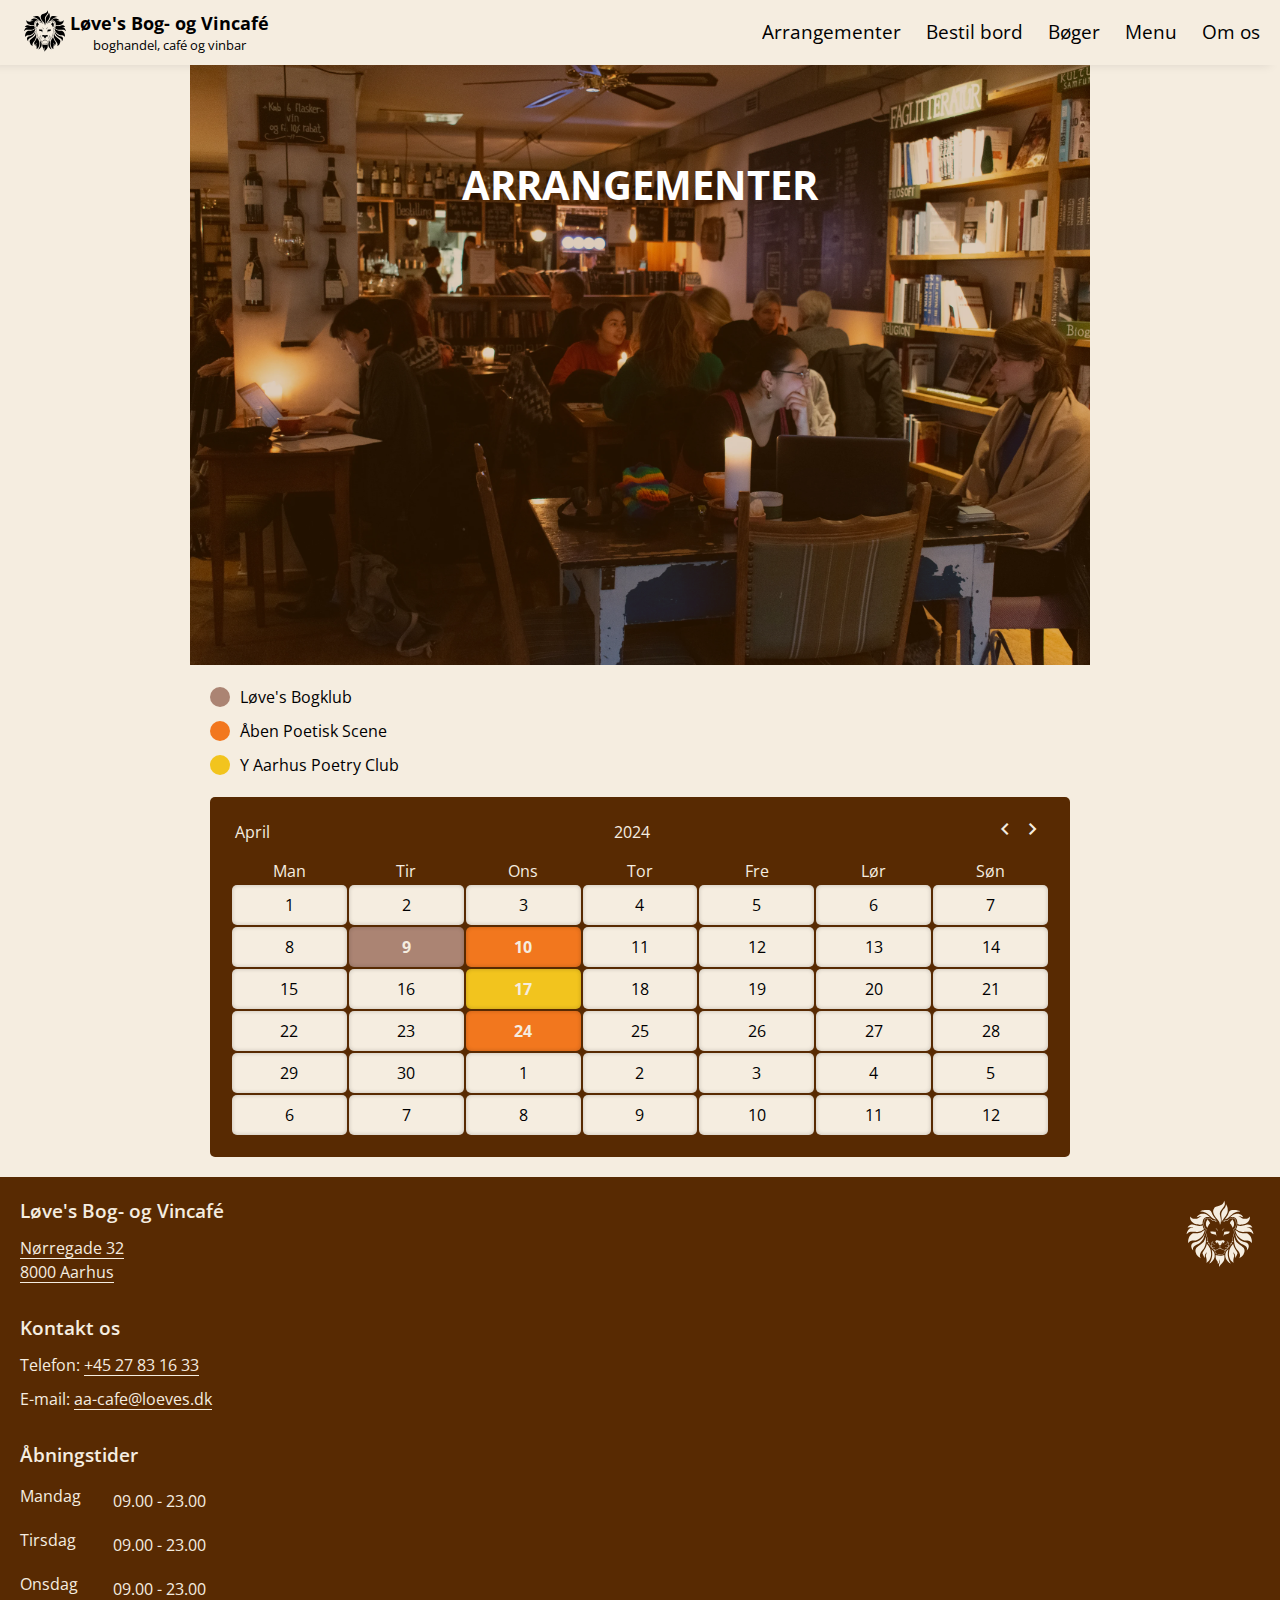
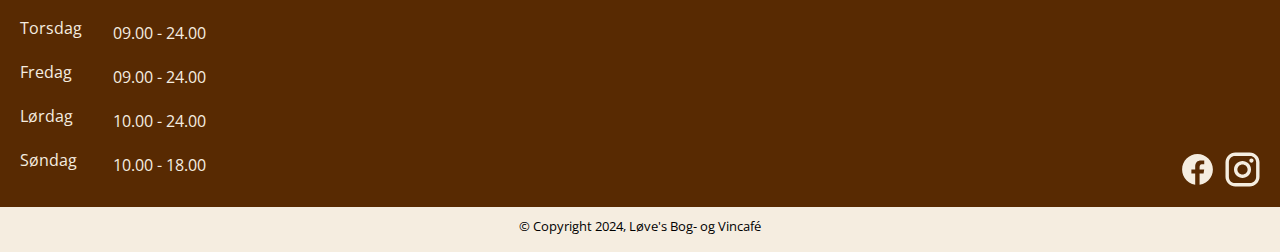
==== arrangementer.html @ aca40aa5 "Small updates to sub-pages" ====
<!DOCTYPE html>
<html lang="da-DK" dir="ltr">
  <head>
    <!-- Global Metadata -->
    <meta charset="UTF-8" />
    <meta name="viewport" content="width=device-width, initial-scale=1.0" />
    <link rel="sitemap" href="/sitemap.xml" />
    <link
      rel="icon"
      href="/assets/icons/favicon/favicon.ico"
      type="image/x-icon"
    />

    <!-- Primary Meta Tags -->
    <title>Løve's Bog- og Vincafé | Arrangementer</title>
    <meta name="title" content="Løve's Bog- og Vincafé | Arrangementer" />
    <meta
      name="description"
      content="Arrangementer for Løve's Bog- og Vincafé"
    />
    <meta
      name="copyright"
      content="Copyright loeves.dk Materialet må ikke gengives uden tilladelse."
    />
    <meta name="publisher" content="loeves.dk" />
    <meta name="keywords" content="" />

    <!-- Fonts -->
    <link rel="preconnect" href="https://fonts.googleapis.com" />
    <link rel="preconnect" href="https://fonts.gstatic.com" crossorigin />
    <link
      href="https://fonts.googleapis.com/css2?family=Oswald:wght@200..700&display=swap"
      rel="stylesheet"
    />
    <link
      href="https://fonts.googleapis.com/css2?family=Open+Sans:ital,wght@0,300..800;1,300..800&family=Oswald:wght@200..700&display=swap"
      rel="stylesheet"
    />

    <!-- Icons -->
    <link rel="stylesheet" href="https://fonts.googleapis.com/css2?family=Material+Symbols+Outlined:opsz,wght,FILL,GRAD@48,400,0,0" />
    <!-- robots -->
    <meta name="robots" content="follow, noarchive, nosnippet" />
    <!-- stylesheet -->
    <link rel="stylesheet" href="/assets/css/style.css" />
  </head>
  <body>
    <header>
      <nav class="navigation">
        <div>
          <a href="/"
            ><img
              src="/assets/icons/loeve-logo-black.svg"
              alt="Løve's Logo"
          /></a>
        </div>
        <div>
          <span>Løve's Bog- og Vincafé</span>
          <span>boghandel, café og vinbar</s>
        </div>
        <div>
          <img id="showSidebar"
          src="/assets/icons/menu_FILL0_wght400_GRAD0_opsz48.svg"
          alt="Menu ikon"/>
        </div>
        <div class="sidebar">
          <ul>
            <li><img id="hideSidebar" src="/assets/icons/close_FILL0_wght400_GRAD0_opsz48.svg" alt="Luk menu ikon"></li>
            <li><a href="arrangementer.html">Arrangementer</a></li>
            <li><a href="#">Bestil bord</a></li>
            <li><a href="boger.html">Bøger</a></li>
            <li><a href="menu.html">Menu</a></li>
            <li><a href="#">Om os</a></li>
          </ul>
        </div>
      </nav>
    </header>
    <main>
      <section class="primary-image">
        <div class="teaser">
          <picture> <img src="assets/images/arrangementer-teaser.webp" alt="Event fra Løve's Bog- og Vincafé"> </picture>
          <h1 class="title-to-teaser">Arrangementer</h2>
        </div>
      </section>
      <section class="activities">
      </section>
      <section id="calender" class="calender">
        <ul>
          <li><span class="dot"></span><a href="#activities-1">Løve's Bogklub</a></li>
          <li><span class="dot"></span><a href="#activities-2">Åben Poetisk Scene</a></li>
          <li><span class="dot"></span><a href="#activities-3">Y Aarhus Poetry Club</a></li>
        </ul>
        <div class="calender-wrapper">
          <div class="calender-navigation">
            <span>April</span>
            <span>2024</span>
            <div>
              <span class="material-symbols-outlined">chevron_left</span>
              <span class="material-symbols-outlined">chevron_right</span>
            </div>
          </div>
          <table class="calender-table">
            <thead>
              <tr>
                <th>Man</th>
                <th>Tir</th>
                <th>Ons</th>
                <th>Tor</th>
                <th>Fre</th>
                <th>Lør</th>
                <th>Søn</th>
              </tr>
            </thead>
            <tbody>
              <tr>
                <td>1</td>
                <td>2</td>
                <td>3</td>
                <td>4</td>
                <td>5</td>
                <td>6</td>
                <td>7</td>
              </tr>
              <tr>
                <td>8</td>
                <td class="activities-1">9</td>
                <td class="activities-2">10</td>
                <td>11</td>
                <td>12</td>
                <td>13</td>
                <td>14</td>
              </tr>
              <tr>
                <td>15</td>
                <td>16</td>
                <td class="activities-3">17</td>
                <td>18</td>
                <td>19</td>
                <td>20</td>
                <td>21</td>
              </tr>
              <tr>
                <td>22</td>
                <td>23</td>
                <td class="activities-2">24</td>
                <td>25</td>
                <td>26</td>
                <td>27</td>
                <td>28</td>
              </tr>
              <tr>
                <td>29</td>
                <td>30</td>
                <td class="next-month">1</td>
                <td class="next-month">2</td>
                <td class="next-month">3</td>
                <td class="next-month">4</td>
                <td class="next-month">5</td>
              </tr>
              <tr>
                <td class="next-month">6</td>
                <td class="next-month">7</td>
                <td class="next-month">8</td>
                <td class="next-month">9</td>
                <td class="next-month">10</td>
                <td class="next-month">11</td>
                <td class="next-month">12</td>
              </tr>
            </tbody>
          </table>
        </div>
      </section>
    </main>
    <footer>
      <div class="footer-wrapper">
        <div>
          <section class="location">
            <h3>Løve's Bog- og Vincafé</h3>
            <a href="https://maps.google.com/maps?sca_esv=c4c2e7b7e13ba40b&rlz=1C1KNTJ_daDK990DK990&output=search&q=L%C3%B8ve%E2%80%99s+Bog-+og+Vincaf%C3%A9&source=lnms&entry=mc&ved=1t:200715&ictx=111">
              <span>Nørregade 32</span>
              <span>8000 Aarhus</span>
            </a>
          </section>
          <section class="contact">
            <h3>Kontakt os</h3>
            <span>Telefon: <a href="tel:27831633">+45 27 83 16 33</a></span>
            <span>E-mail: <a href="mailto:aa-cafe@loeves.dk">aa-cafe@loeves.dk</a></span>
          </section>
          <section class="opening-hours">
            <h3>Åbningstider</h3>
            <ul>
              <li>Mandag</li>
              <li>09.00 - 23.00</li>
              <li>Tirsdag</li>
              <li>09.00 - 23.00</li>
              <li>Onsdag</li>
              <li>09.00 - 23.00</li>
              <li>Torsdag</li>
              <li>09.00 - 24.00</li>
              <li>Fredag</li>
              <li>09.00 - 24.00</li>
              <li>Lørdag</li>
              <li>10.00 - 24.00</li>
              <li>Søndag</li>
              <li>10.00 - 18.00</li>
            </ul>
          </section>
        </div>
        <section class="footer-social">
          <a href="/"><img src="assets/icons/loeve-logo-off-white.svg" alt="løve's logo" class="footer-logo"></a>
          <ul>
            <li><a href="https://www.facebook.com/loevesbogcafe/" class="facebook"><img src="assets/icons/socials/facebook-logo.svg" alt=""></a></li>
            <li><a href="https://www.instagram.com/loevesbogcafe/" class="instagram"><img src="assets/icons/socials/instagram-logo.svg" alt=""></a></li>
          </ul>
        </section>
      </div>
      <div class="copyright">
        <small>&copy; Copyright 2024, Løve's Bog- og Vincafé</small>
      </div>
    </footer>
    <script src="script.js"></script>
  </body>
</html>
---- assets/css/style.css ----
/* makes sizing simpler */
*,
*::before,
*::after {
  box-sizing: border-box;
}

/* remove default spacing */

* {
  margin: 0;
  padding: 0;
  font: inherit;
}

html {
  /* Not widely supported */
  hanging-punctuation: first last;
}

/* Remove list styles (bullets/numbers) */
ol,
ul,
menu {
  list-style: none;
}

/* responsive images/videos */

img,
picture,
svg,
video {
  display: block;
  max-width: 100%;
}

/* For images to not be able to exceed their container */
img {
  max-inline-size: 100%;
  max-block-size: 100%;
}

/* Smooth scrolling for users that don't prefer reduced motion */
@media (prefers-reduced-motion: no-preference) {
  :has(:target) {
    scroll-behavior: smooth;
    scroll-padding-top: 3rem;
  }
}

/* Improve media defaults */
img,
picture,
video,
canvas,
svg {
  display: block;
  max-width: 100%;
}

/* Remove built-in form typography styles */
input,
button,
textarea,
select {
  font: inherit;
}

/* Avoid text overflows and setting the color */
/* text-wrap: balanced; Will ballance text so it will be equal wide */

h1,
h2,
h3,
h4,
h5,
h6 {
  overflow-wrap: break-word;
  text-wrap: balanced;
}

/* Removes a only word on a new line */

p {
  overflow-wrap: break-word;
  text-wrap: pretty;
}

/* ===================================MARK: General styles ======================================= */

:root {
  --accent-1-color: #50a361;
  --accent-2-color: #ffffff;
  --primary-1-color: #f5ede0;
  --secondary-1-color: #903500;
  --secondary-2-color: #c16804;
  --secondary-3-color: #582a02;
  --primary-text-color: #000000;
  --secondary-text-color: #f5ede0;
  --item-shadow: 0 2px 4px rgba(0, 0, 0, 0.2);
}

body {
  font-family: "Open sans", sans-serif;
  background-color: var(--primary-1-color);
  color: var(--primary-text-color);
  font-size: 16px;
  line-height: 1.5;
}

main {
  max-width: 900px;
  margin: auto;
}

h2 {
  font-size: 1.5rem;
  font-weight: 700;
}
h3 {
  font-size: 1.2rem;
  font-weight: 600;
}
/* ===================================MARK: Style templates ======================================= */

/* Should always be on button or anker to make it a button */
.btn {
  display: inline-block;
  padding: 4px 20px;
  border: 2px solid var(--accent-2-color);
  border-radius: 5px;
  background-color: var(--accent-1-color);
  color: var(--accent-2-color);
  text-decoration: none;
  font-size: 1.2rem;
  font-weight: 400;
  box-shadow: var(--item-shadow);
  transition: all 0.2s ease-in-out;
  cursor: pointer;
  margin: 20px 0;
}

.btn:hover,
.btn:focus {
  background-color: var(--accent-2-color);
  color: var(--accent-1-color);
  border-color: var(--accent-1-color);
  /* Will remove the default focus outline and add when needed */
  outline: none;
}

.btn:active {
  /* this will give a inner shadow for a pressed effect */
  box-shadow: inset var(--item-shadow);
}

/* add to button or anker to make it larger */
.btn-lg {
  padding: 8px 32px;
  font-size: 1.3rem;
  font-weight: 600;
}

/* ======================================MARK: Header styles ==================================== */
header {
  position: relative;
  z-index: 99;
  width: 100%;
  min-height: 65px;
  display: grid;
  transition: top 0.2s;
  box-shadow: -10px 0 10px rgba(0, 0, 0, 0.1);
}

.navigation {
  background-color: var(--primary-1-color);
  padding: 0 20px;
  display: flex;
  justify-content: space-between;
  align-items: center;
}

.navigation span {
  display: block;
  text-align: center;
}

.navigation span:first-child {
  font-size: 1.1rem;
  font-weight: bold;
}

.navigation span:last-child {
  font-size: 0.8rem;
}

.navigation img {
  height: 50px;
  width: 50px;
  cursor: pointer;
}

/* ===================================MARK: Sidebar ======================================= */

#showSidebar {
  margin: 0 10px;
  height: 30px;
  width: 30px;
  cursor: pointer;
}

.sidebar {
  position: fixed;
  top: 0;
  right: 0;
  height: 100vh;
  width: 300px;
  overflow-x: hidden;
  background-color: var(--primary-1-color);
  box-shadow: -10px 0 10px rgba(0, 0, 0, 0.1);
  transition: transform 0.2s ease-in-out;
  /* Comment: Will make the sidebar start off screen */
  transform: translateX(100%);
  z-index: 999;
}

.sidebar ul {
  position: relative;
  display: flex;
  flex-direction: column;
  gap: 25px;
  padding: 50px;
}

.sidebar ul::before,
.sidebar ul::after {
  content: "";
  width: 100%;
  border-bottom: 1px solid #000000;
}

.sidebar ul::before {
  margin-bottom: 10px;
}

.sidebar ul::after {
  margin-top: 10px;
}

.sidebar li {
  font-size: 1.2rem;
}

.sidebar li:first-child {
  position: absolute;
  top: 0;
  right: 0;
  padding: 12px;
}

.sidebar img {
  height: 2rem;
  width: 2rem;
}

.sidebar a {
  text-decoration: none;
  color: var(--primary-text-color);
}

/* ===================================MARK: Main tag, index.html ======================================= */

#video-section {
  position: relative;
  display: flex;
  justify-content: center;
  padding: 0;
  background-color: #000000;
  height: 300px;
}
#video-section video {
  width: 100%;
  object-fit: cover;
}

#video-section button {
  position: absolute;
  bottom: 10%;
  /* Makes button appear above the video */
  z-index: 1;
}

#site-intro {
  padding: 20px;
  display: flex;
}

#site-intro h1 {
  font-size: 1.2rem;
  font-weight: 600;
}

#site-intro img {
  height: 100px;
  width: 100px;
  float: right;
}

.opening-hours {
  padding: 20px;
  display: flex;
  flex-direction: column;
  align-items: center;
  gap: 10px;
}

.opening-hours ul {
  display: grid;
  grid-template-columns: repeat(2, 1fr);
}

.opening-hours li {
  padding: 10px 2.5rem 10px 0;
  border-bottom: 1px solid rgba(0, 0, 0, 0.2);
}
.opening-hours li:nth-of-type(even) {
  padding: 10px 0;
}

.teaser {
  position: relative;
  display: flex;
  justify-content: center;
}

.teaser::after {
  content: "";
  position: absolute;
  top: 0;
  left: 0;
  width: 100%;
  height: 100%;
  /* Her kan vi justere den brune farve og gennemsigtigheden */
  background-color: rgba(128, 64, 0, 0.267);
  /* Sørger for, at overlayet ligger over billedet */
  z-index: 2;
}

.teaser img {
  z-index: 1;
  position: relative;
}

.sticker-on-books {
  position: absolute;
  top: 60%;
  right: 10%;
  /*sørger for at sticker ligger øverst på øverst på det brune filter */
  z-index: 3;
}

.title-to-teaser {
  position: absolute;
  top: 15%;
  color: var(--accent-2-color);
  font-size: 2.5rem;
  font-weight: 700;
  text-transform: uppercase;
  /* Sørger for, at titlen ligger øverst */
  z-index: 3;
}

.teaser-content {
  padding: var(--default-padding);
}

/* ===================================MARK: Main tag, boger ======================================= */

.announcement {
  padding: 60px 0;
  display: flex;
  flex-direction: column;
  align-items: center;
  gap: 10px;
}
.announcement span:first-child {
  font-size: 1.2rem;
  font-weight: 700;
}

.book-catalog {
  padding: 20px;
  display: flex;
  flex-direction: column;
  align-items: center;
  gap: 30px;
}

.book-list {
  width: 100%;
  display: grid;
  grid-template-columns: repeat(2, 1fr);
  gap: 30px 20px;
}
.book-wrapper {
  display: flex;
  justify-content: center;
}
.book-item {
  max-width: 300px;
  display: flex;
  flex-direction: column;
  justify-content: flex-end;
}
.book-image {
  padding: 0 20px;
}
.book-image img {
  box-shadow: var(--item-shadow);
}
.book-info-wrapper {
  position: relative;
  background-color: var(--accent-2-color);
  box-shadow: var(--item-shadow);
  padding: 30px 20px 20px 20px;
  margin-top: -20px;
  border-radius: 5px;
  display: flex;
  flex-direction: column;
  align-items: center;
  gap: 10px;
  z-index: -1;
}
.book-info-wrapper .btn {
  font-size: 1rem;
}
.book-info {
  display: flex;
  flex-direction: column;
  align-items: center;
}
.book-info span:first-child {
  font-size: 1.2rem;
  font-weight: 700;
  text-transform: uppercase;
}
.book-info span:last-child {
  text-transform: capitalize;
  text-align: center;
}
.book-price {
  margin-top: 5px;
  display: flex;
}

/* ===================================MARK: Main tag, arrangementer ======================================= */

.calender {
  padding: 20px;
  display: grid;
  gap: 20px;
}
.calender ul {
  display: grid;
  gap: 10px;
}
.calender ul li {
  display: flex;
  align-items: center;
  gap: 10px;
}
.calender ul li a {
  text-decoration: none;
  color: var(--primary-text-color);
}
.dot {
  height: 20px;
  width: 20px;
  border-radius: 50%;
  display: inline-block;
}
.calender li:nth-child(1) .dot,
.calender-table .activities-1 {
  background-color: #ab8473;
  color: var(--secondary-text-color);
  font-weight: 700;
}
.calender li:nth-child(2) .dot,
.calender-table .activities-2 {
  background-color: #f2771e;
  color: var(--secondary-text-color);
  font-weight: 700;
}
.calender li:nth-child(3) .dot,
.calender-table .activities-3 {
  background-color: #f2c41e;
  color: var(--secondary-text-color);
  font-weight: 700;
}

.calender-wrapper {
  background-color: var(--secondary-3-color);
  color: var(--secondary-text-color);
  border-radius: 5px;
  padding: 20px;
  display: grid;
  gap: 10px;
}
.calender-navigation {
  display: flex;
  justify-content: space-between;
  align-items: center;
  padding: 0 5px;
}
.calender-table td {
  background-color: var(--primary-1-color);
  width: 40px;
  height: 40px;
  border-radius: 5px;
  color: var(--primary-text-color);
  text-align: center;
  box-shadow: inset 0px 0px 4px rgba(0, 0, 0, 0.2);
}

/* ===================================MARK: Main tag, menu ======================================= */

/* ===================================MARK: Footer ======================================= */

footer {
  background-color: var(--secondary-3-color);
  color: var(--secondary-text-color);
}

.footer-wrapper {
  padding: 20px;
  display: flex;
}

.footer-wrapper div:first-child {
  display: grid;
  gap: 30px;
  margin-right: auto;
}

footer .opening-hours {
  padding: 0;
  align-items: flex-start;
}

footer .opening-hours li {
  padding: 5px 1.5rem 5px 0;
  border-bottom: none;
}

footer a {
  color: var(--secondary-text-color);
  text-underline-offset: 4px;
}
.location,
.location a,
.contact {
  display: flex;
  flex-direction: column;
}
.location,
.contact {
  gap: 10px;
}
.footer-social {
  display: flex;
  flex-direction: column;
  justify-content: space-between;
}
.footer-social ul {
  display: flex;
  gap: 10px;
}
.footer-logo {
  width: 5rem;
  height: 5rem;
}
.footer-social .facebook,
.footer-social .instagram {
  min-width: 2rem;
  min-height: 2rem;
}
.copyright {
  padding: 10px 0 15px 0;
  background-color: var(--primary-1-color);
  color: var(--primary-text-color);
  font-size: 0.8rem;
  text-align: center;
}

/* ===================================MARK: @media ======================================= */

@media (min-width: 1024px) {
  /* Header */
  .navigation {
    justify-content: flex-end;
  }
  .navigation div:nth-child(2) {
    margin-right: auto;
  }
  #showSidebar {
    display: none;
  }
  .sidebar {
    position: relative;
    height: auto;
    width: auto;
    box-shadow: none;
    transform: translateX(0);
  }
  .sidebar ul {
    flex-direction: row;
    padding: 0;
  }
  .sidebar ul::before,
  .sidebar ul::after {
    display: none;
  }
  .sidebar li:first-child {
    display: none;
  }
  /* Main, index */
  #video-section {
    height: 400px;
    padding: 0;
  }
  #video-section video {
    width: 100%;
    object-fit: cover;
  }
  #video-section button {
    padding: 8px 32px;
    font-size: 1.3rem;
    font-weight: 600;
  }
  .teaser h2 {
    font-size: 3rem;
  }

  /* Main, arrangementer */

  .book-list {
    grid-template-columns: repeat(auto-fit, minmax(185px, 1fr));
  }
}
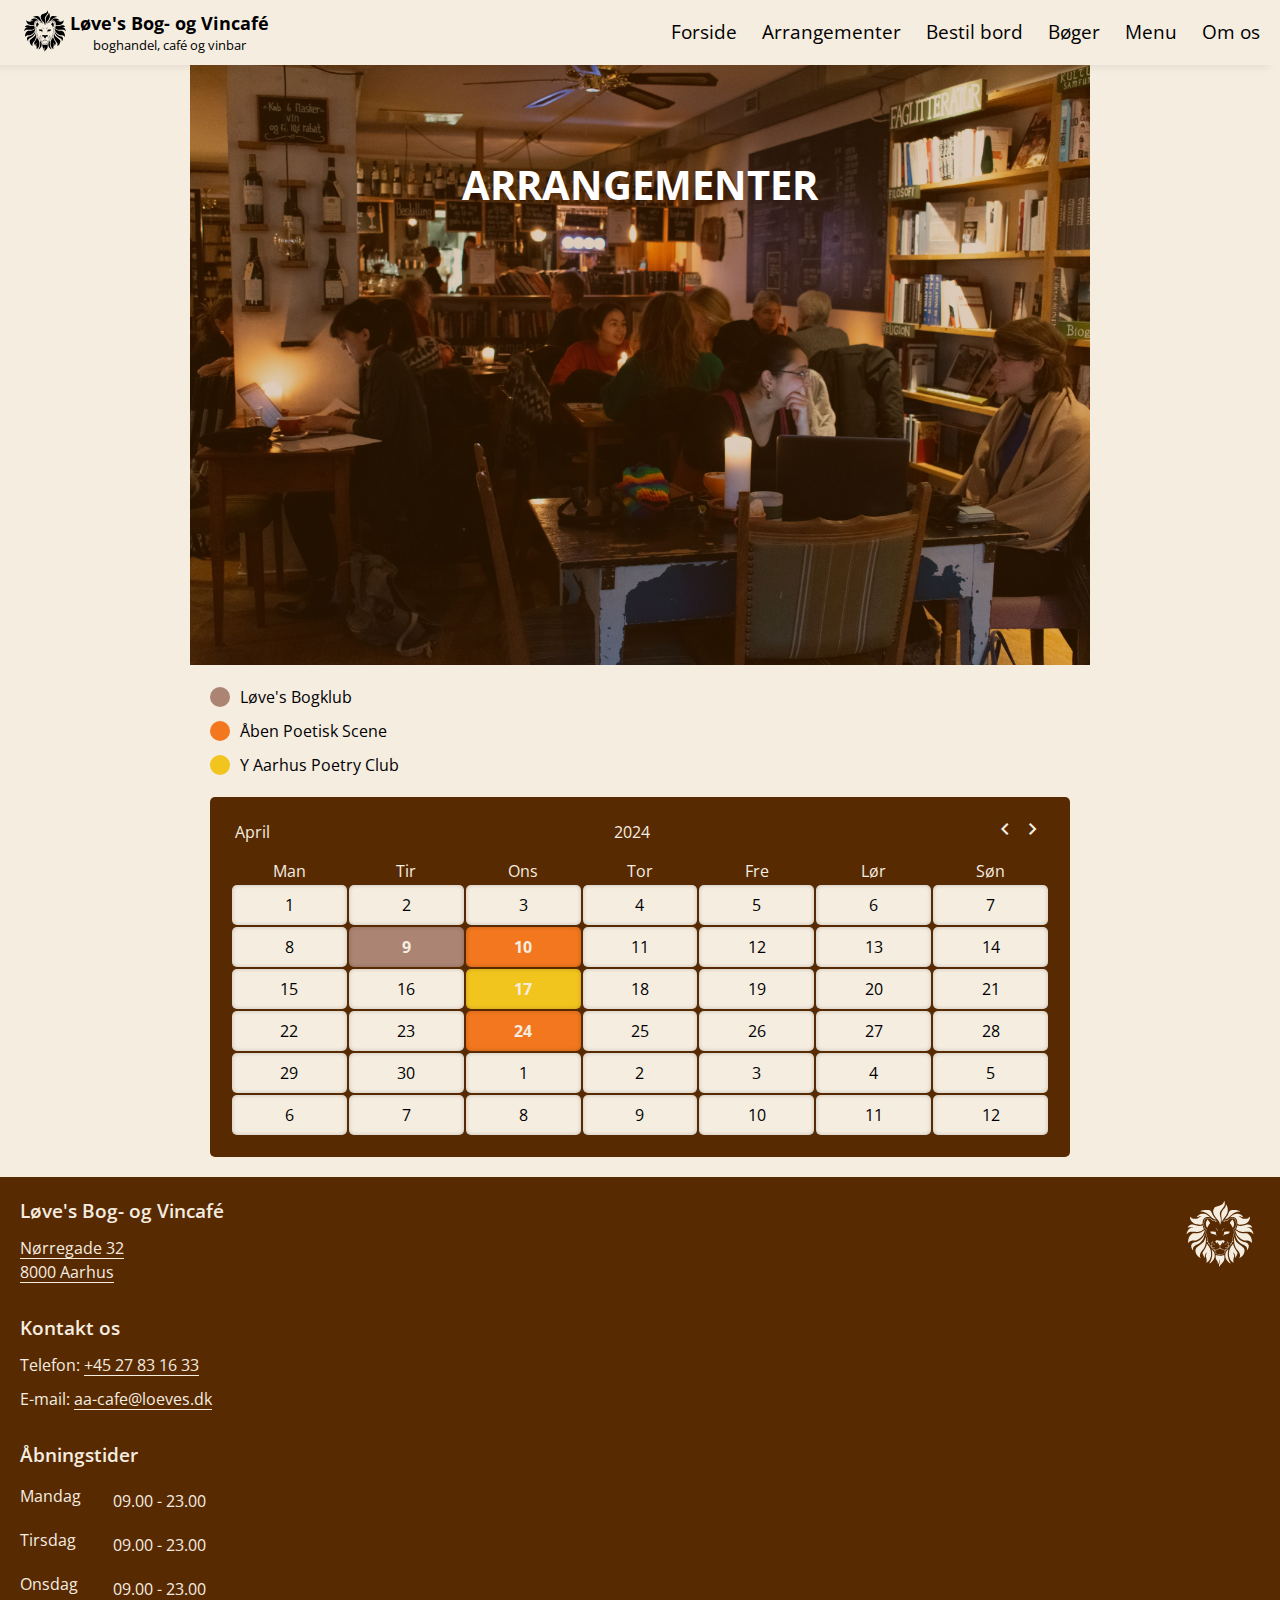
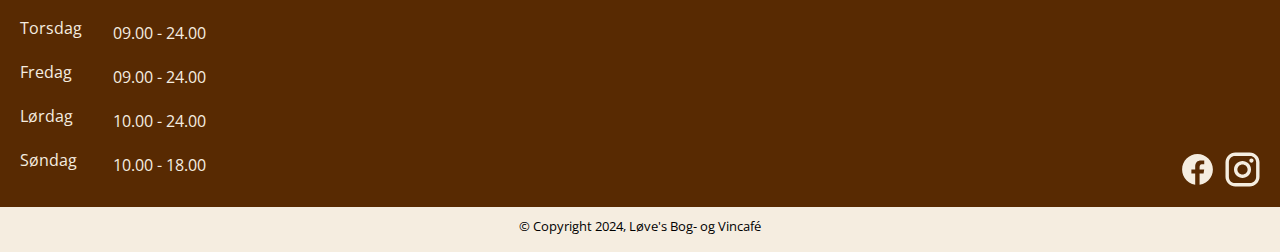
==== commit 4cb52f46: "Merge branch 'main' of https://github.com/Simon1037/EAAA-Mobile-First" ====
--- a/arrangementer.html
+++ b/arrangementer.html
@@ -7,7 +7,7 @@
     <link rel="sitemap" href="/sitemap.xml" />
     <link
       rel="icon"
-      href="/assets/icons/favicon/favicon.ico"
+      href="assets/icons/favicon-io/favicon.ico"
       type="image/x-icon"
     />
 
@@ -66,6 +66,7 @@
         <div class="sidebar">
           <ul>
             <li><img id="hideSidebar" src="/assets/icons/close_FILL0_wght400_GRAD0_opsz48.svg" alt="Luk menu ikon"></li>
+            <li><a href="/">Forside</a></li>
             <li><a href="arrangementer.html">Arrangementer</a></li>
             <li><a href="#">Bestil bord</a></li>
             <li><a href="boger.html">Bøger</a></li>
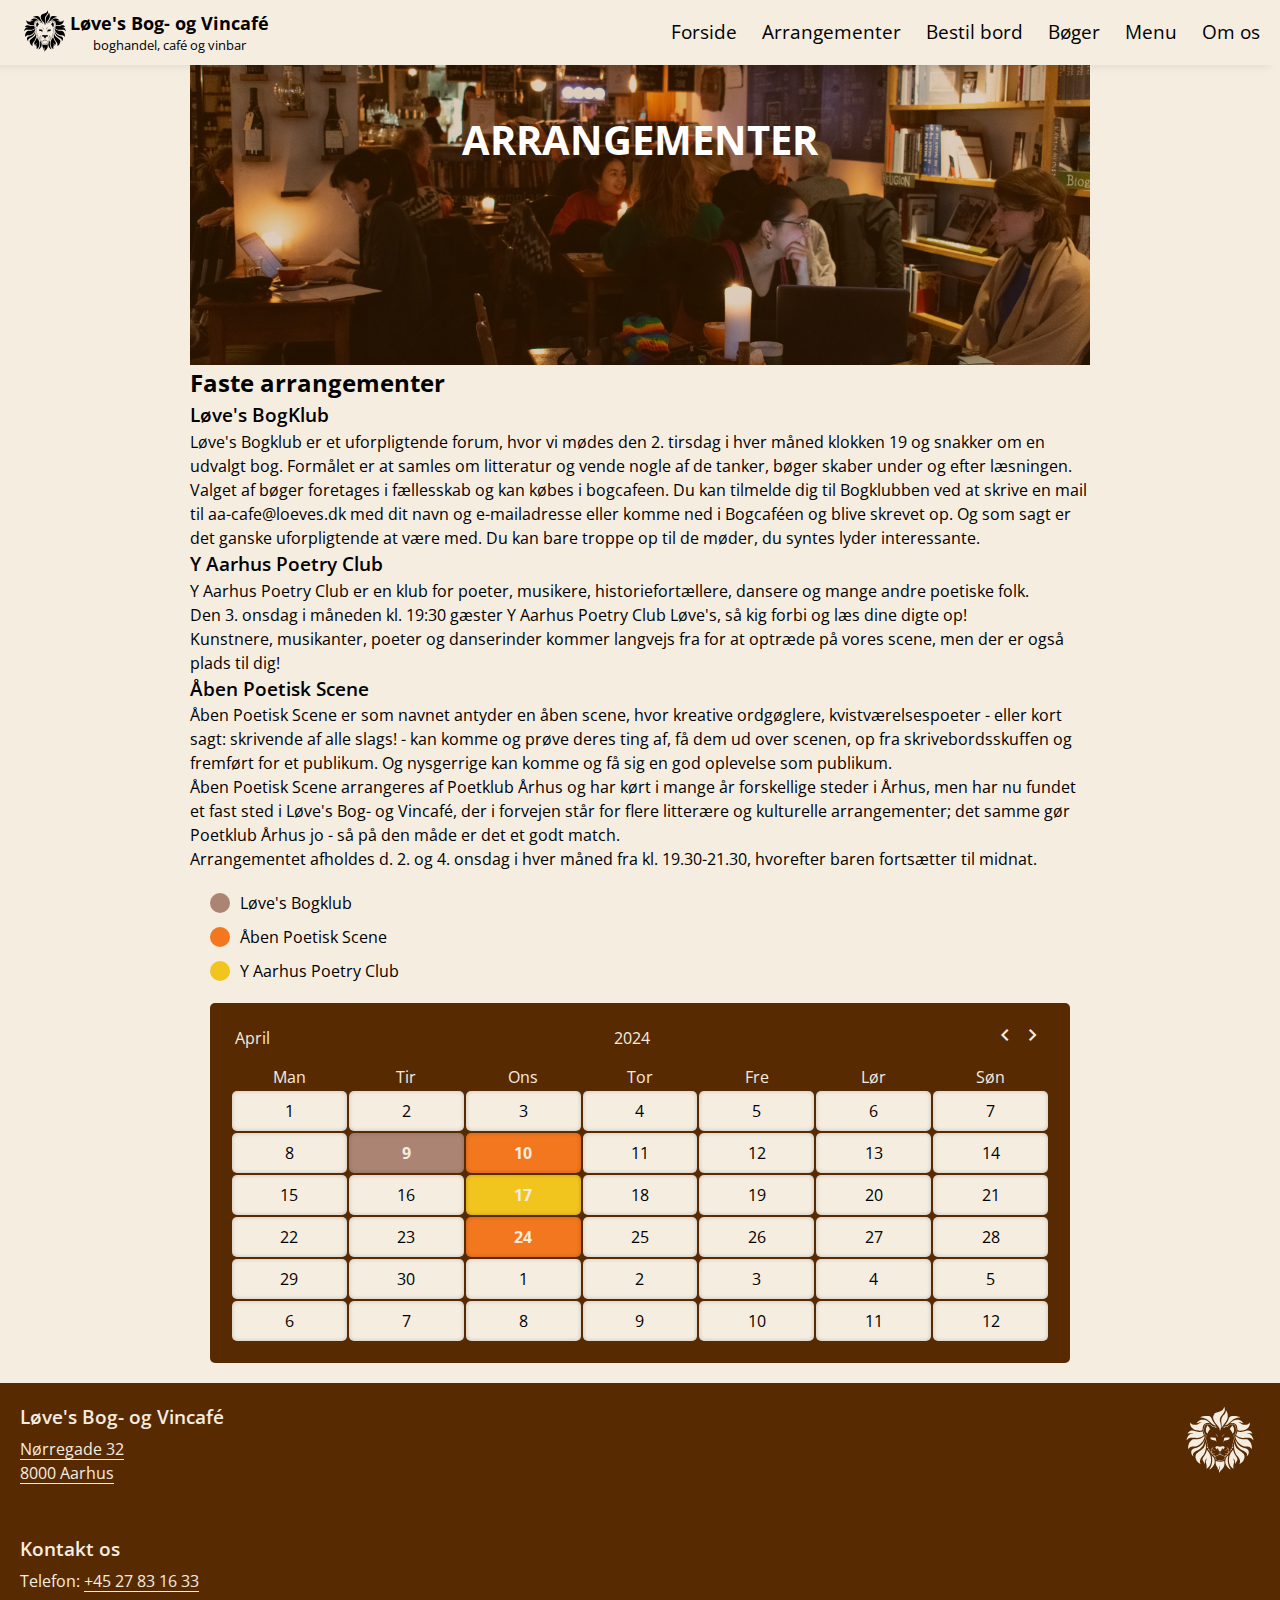
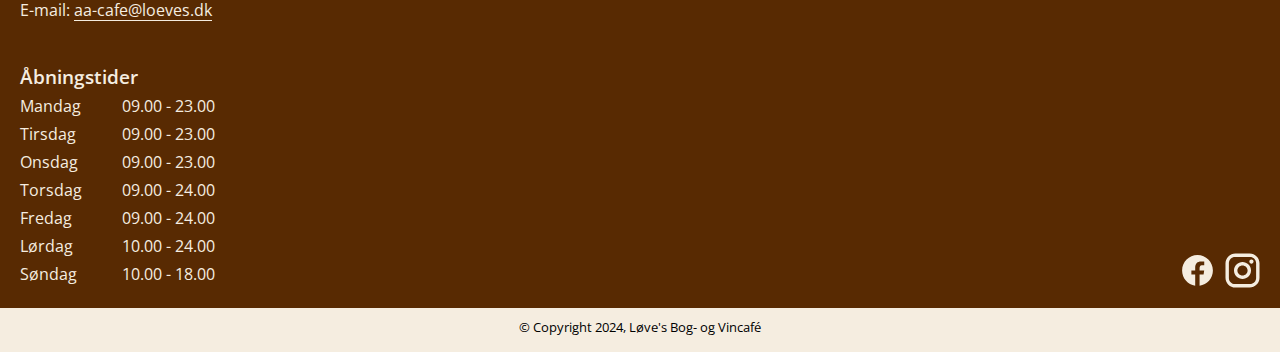
==== commit 2a5e84c5: "Text added to arrangementer, and small updates" ====
--- a/arrangementer.html
+++ b/arrangementer.html
@@ -81,8 +81,33 @@
         <div class="teaser">
           <picture> <img src="assets/images/arrangementer-teaser.webp" alt="Event fra Løve's Bog- og Vincafé"> </picture>
           <h1 class="title-to-teaser">Arrangementer</h2>
-        </div>
-      </section>
+
+        </div>
+      </section>
+<!-- Here starts the returning events section -->
+      <section>
+        <h2>Faste arrangementer</h2>
+        <section>
+          <h3>Løve's BogKlub</h3>
+          <p>Løve's Bogklub er et uforpligtende forum, hvor vi mødes den 2. tirsdag i hver måned klokken 19 og snakker om en udvalgt bog. Formålet er at samles om litteratur og vende nogle af de tanker, bøger skaber under og efter læsningen.</p>
+          <p>Valget af bøger foretages i fællesskab og kan købes i bogcafeen. Du kan tilmelde dig til Bogklubben ved at skrive en mail til aa-cafe@loeves.dk med dit navn og e-mailadresse eller komme ned i Bogcaféen og blive skrevet op. Og som sagt er det ganske uforpligtende at være med. Du kan bare troppe op til de møder, du syntes lyder interessante.</p>
+        </section>
+        <section>
+          <h3>Y Aarhus Poetry Club</h3>
+          <p>Y Aarhus Poetry Club er en klub for poeter, musikere, historiefortællere, dansere og mange andre poetiske folk.</p>
+          <p>Den 3. onsdag i måneden kl. 19:30 gæster Y Aarhus Poetry Club Løve's, så kig forbi og læs dine digte op!</p>
+          <p>Kunstnere, musikanter, poeter og danserinder kommer langvejs fra for at optræde på vores scene, men der er også plads til dig!</p>
+        </section>
+        <section>
+          <h3>Åben Poetisk Scene</h3>
+          <p>Åben Poetisk Scene er som navnet antyder en åben scene, hvor kreative ordgøglere, kvistværelsespoeter - eller kort sagt: skrivende af alle slags! - kan komme og prøve deres ting af, få dem ud over scenen, op fra skrivebordsskuffen og fremført for et publikum. Og nysgerrige kan komme og få sig en god oplevelse som publikum.</p>
+          <p>Åben Poetisk Scene arrangeres af Poetklub Århus og har kørt i mange år forskellige steder i Århus, men har nu fundet et fast sted i Løve's Bog- og Vincafé, der i forvejen står for flere litterære og kulturelle arrangementer; det samme gør Poetklub Århus jo - så på den måde er det et godt match.</p>
+          <p>Arrangementet afholdes d. 2. og 4. onsdag i hver måned fra kl. 19.30-21.30, hvorefter baren fortsætter til midnat.</p>
+        </section>
+
+      </section>
+
+<!-- Here starts the calendar section -->
       <section class="activities">
       </section>
       <section id="calender" class="calender">
--- a/assets/css/style.css
+++ b/assets/css/style.css
@@ -332,6 +332,7 @@
   position: relative;
   display: flex;
   justify-content: center;
+  height: 300px;
 }
 
 .teaser::after {
@@ -346,10 +347,14 @@
   /* Sørger for, at overlayet ligger over billedet */
   z-index: 2;
 }
-
+.teaser picture {
+  width: 100%;
+}
 .teaser img {
   z-index: 1;
   position: relative;
+  width: 100%;
+  object-fit: cover;
 }
 
 .sticker-on-books {
@@ -372,7 +377,7 @@
 }
 
 .teaser-content {
-  padding: var(--default-padding);
+  padding: 20px;
 }
 
 /* ===================================MARK: Main tag, boger ======================================= */
@@ -539,17 +544,18 @@
 
 .footer-wrapper div:first-child {
   display: grid;
-  gap: 30px;
+  gap: 50px;
   margin-right: auto;
 }
 
 footer .opening-hours {
   padding: 0;
+  line-height: 0.5;
   align-items: flex-start;
 }
 
 footer .opening-hours li {
-  padding: 5px 1.5rem 5px 0;
+  padding: 5px 1.5rem 5px 1;
   border-bottom: none;
 }
 
@@ -565,7 +571,7 @@
 }
 .location,
 .contact {
-  gap: 10px;
+  gap: 5px;
 }
 .footer-social {
   display: flex;
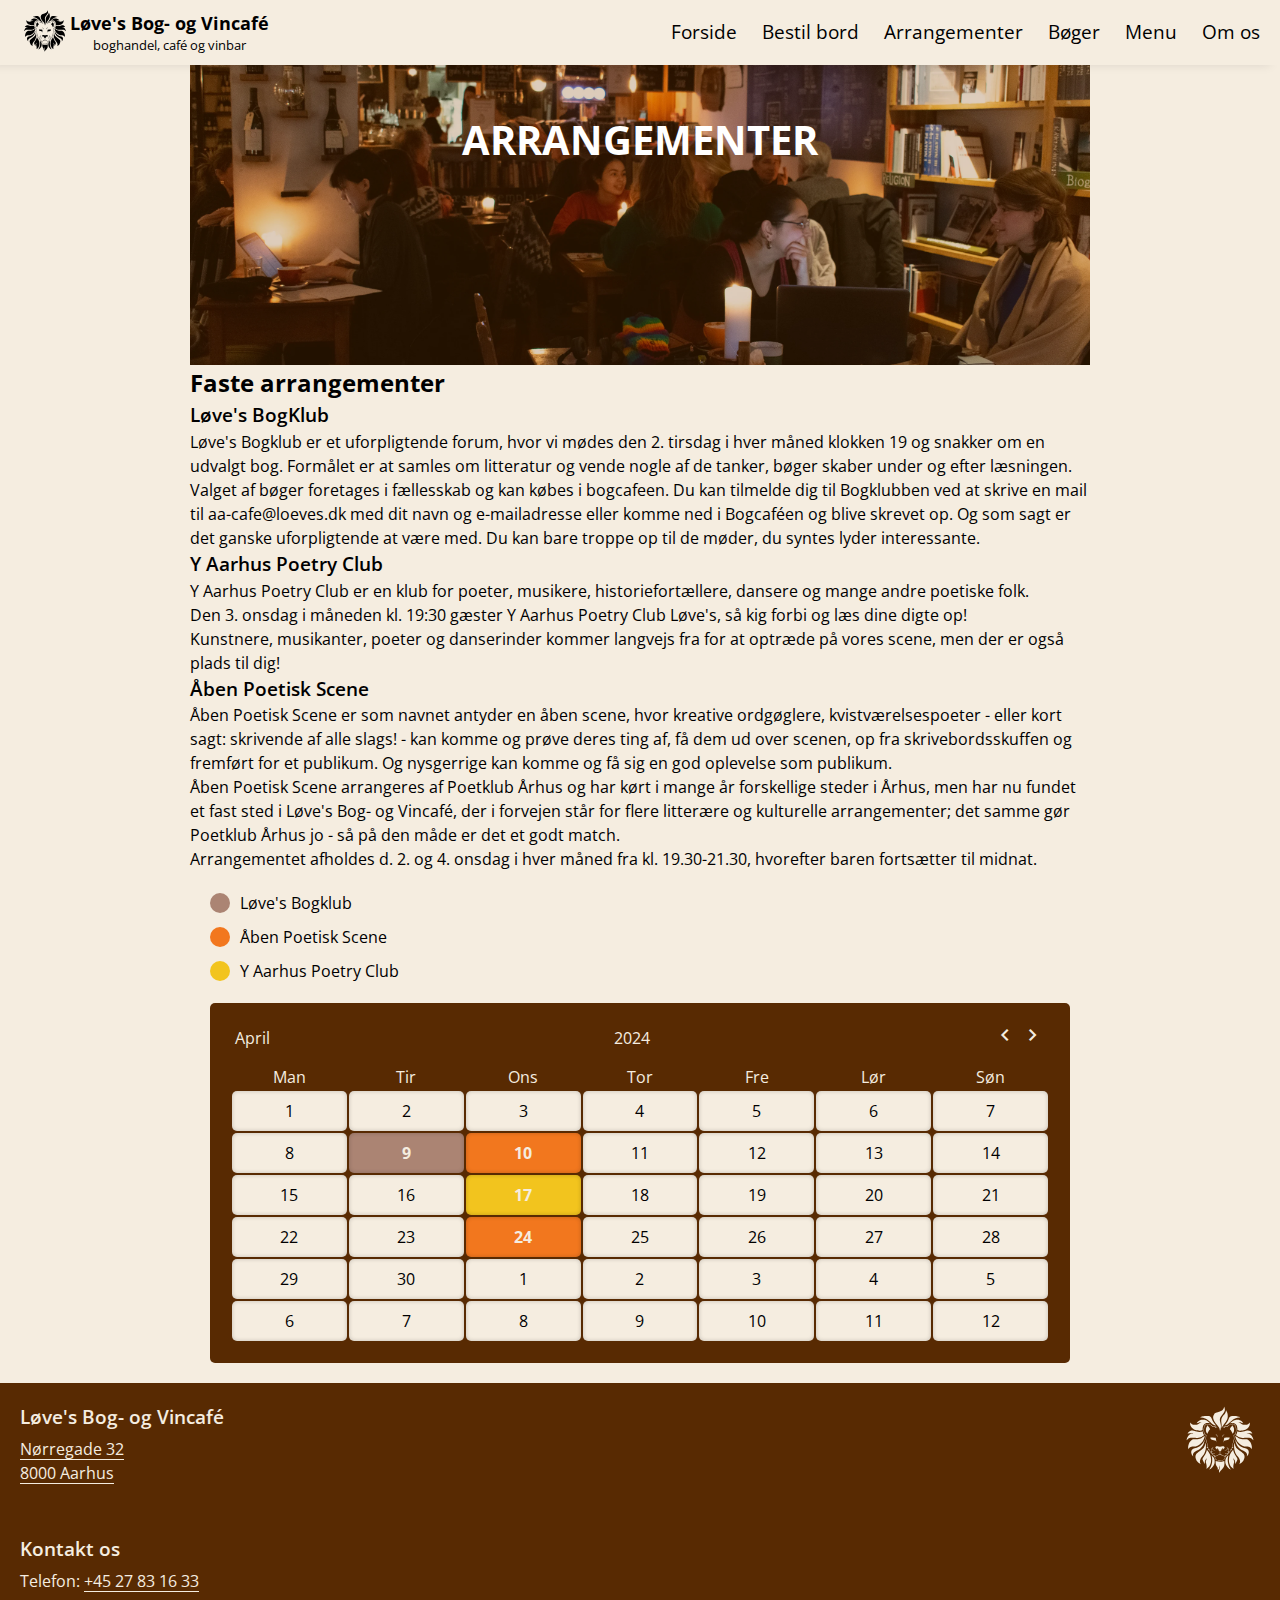
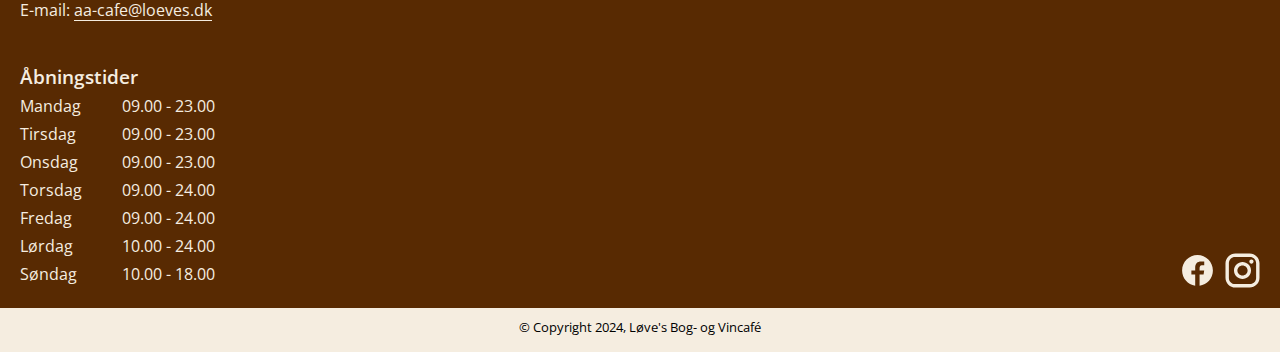
==== commit d72352e3: "Changed navbar pageorder" ====
--- a/arrangementer.html
+++ b/arrangementer.html
@@ -67,8 +67,8 @@
           <ul>
             <li><img id="hideSidebar" src="/assets/icons/close_FILL0_wght400_GRAD0_opsz48.svg" alt="Luk menu ikon"></li>
             <li><a href="/">Forside</a></li>
+            <li><a href="#">Bestil bord</a></li>
             <li><a href="arrangementer.html">Arrangementer</a></li>
-            <li><a href="#">Bestil bord</a></li>
             <li><a href="boger.html">Bøger</a></li>
             <li><a href="menu.html">Menu</a></li>
             <li><a href="#">Om os</a></li>
--- a/assets/css/style.css
+++ b/assets/css/style.css
@@ -140,7 +140,6 @@
   cursor: pointer;
   margin: 20px 0;
 }
-
 .btn:hover,
 .btn:focus {
   background-color: var(--accent-2-color);
@@ -149,7 +148,6 @@
   /* Will remove the default focus outline and add when needed */
   outline: none;
 }
-
 .btn:active {
   /* this will give a inner shadow for a pressed effect */
   box-shadow: inset var(--item-shadow);
@@ -395,7 +393,7 @@
 }
 
 .book-catalog {
-  padding: 20px;
+  padding: 40px 20px;
   display: flex;
   flex-direction: column;
   align-items: center;
@@ -530,6 +528,61 @@
 
 /* ===================================MARK: Main tag, menu ======================================= */
 
+.menu-wrapper {
+  padding: 40px;
+  display: flex;
+  flex-direction: column;
+  gap: 40px;
+  text-align: center;
+}
+.primary-menu-heading h2 {
+  margin-bottom: 30px;
+  font-family: "Oswald", sans-serif;
+  text-transform: uppercase;
+}
+.menu-heading {
+  padding: 15px;
+  display: flex;
+  flex-direction: column;
+  gap: 10px;
+}
+.menu-heading h3 {
+  font-family: "Oswald", sans-serif;
+  text-transform: uppercase;
+}
+.menu-list {
+  display: flex;
+  flex-direction: column;
+  gap: 10px;
+}
+.menu-item {
+  display: flex;
+  flex-direction: column;
+  text-align: start;
+}
+.menu-item h4 {
+  font-size: 1rem;
+  font-weight: 700;
+  line-height: 25px;
+  padding-top: 5px;
+}
+.menu-item div {
+  display: flex;
+  justify-content: space-between;
+  align-items: center;
+}
+.menu-item-extra p,
+.menu-item-extra span {
+  margin-top: 5px;
+  font-size: 0.8rem;
+}
+.menu-item span {
+  padding-left: 20px;
+}
+.menu-description {
+  margin-top: 40px;
+  text-align: start;
+}
 /* ===================================MARK: Footer ======================================= */
 
 footer {
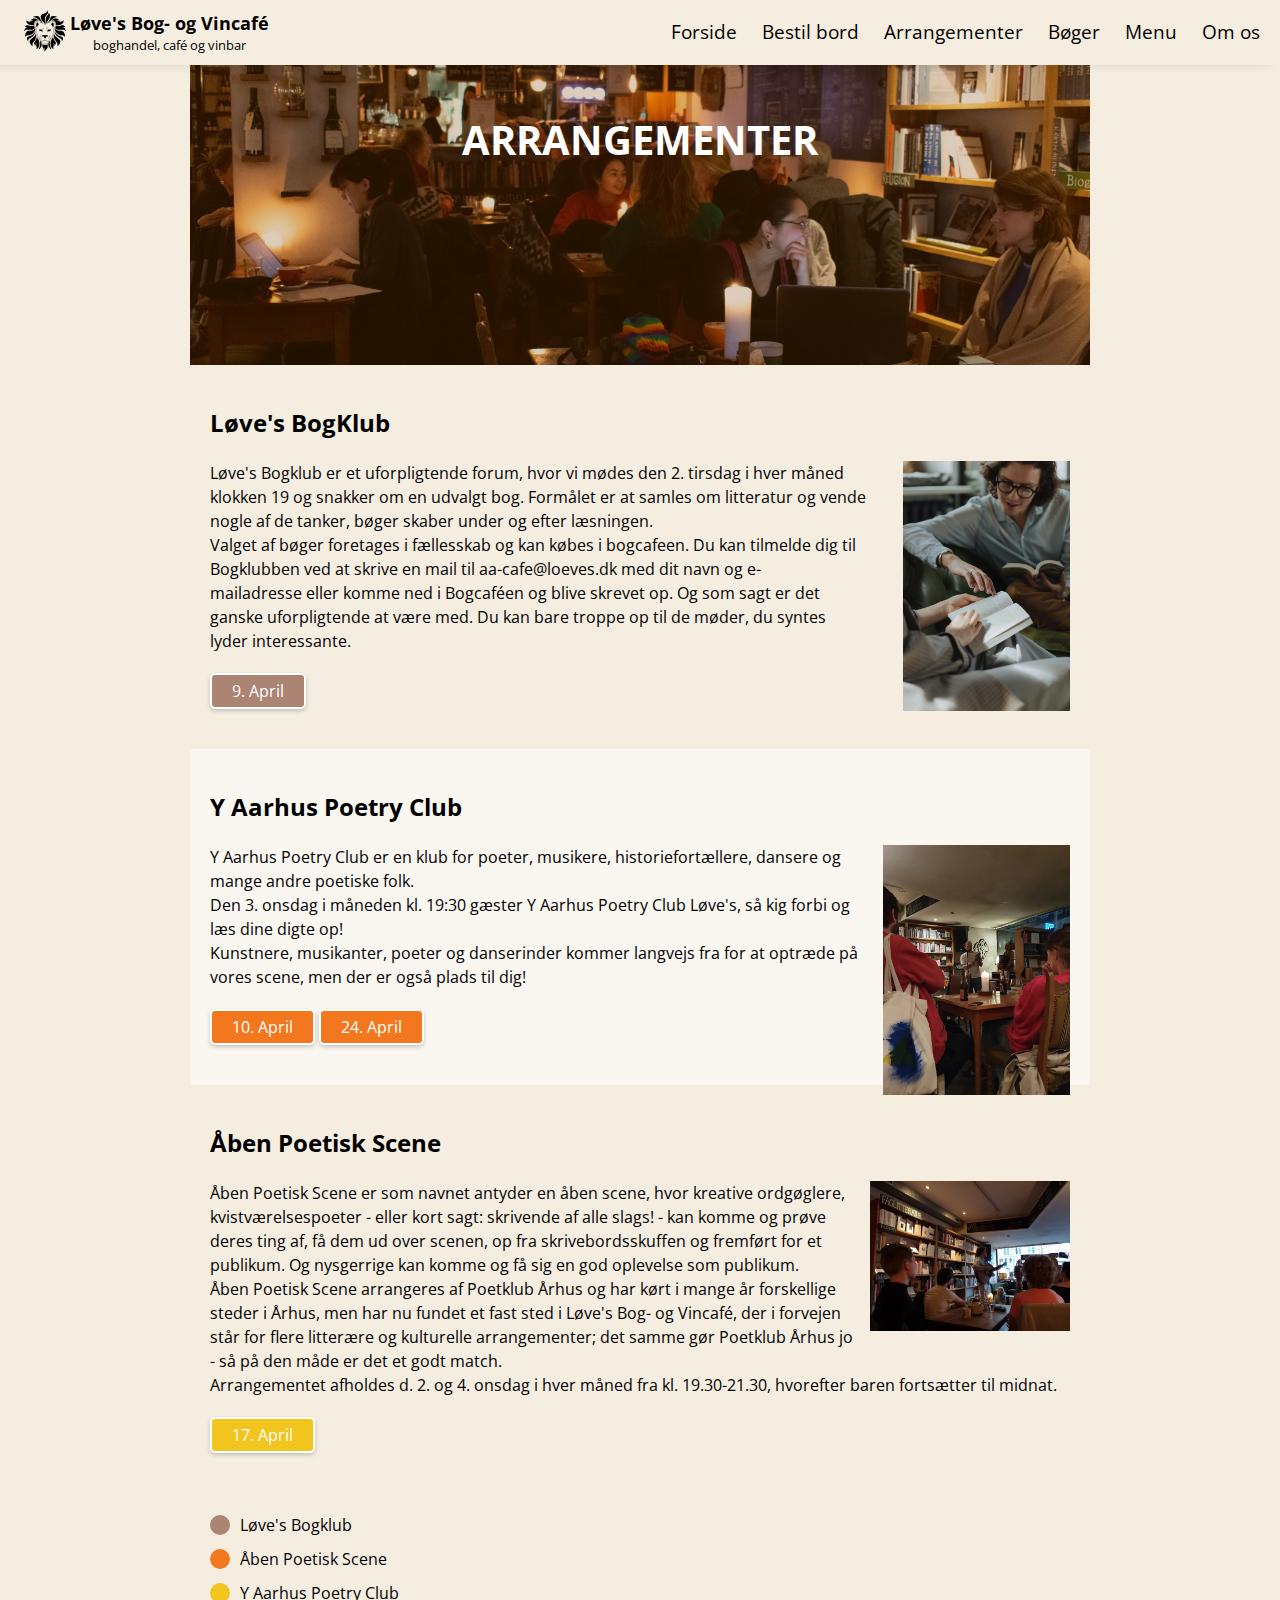
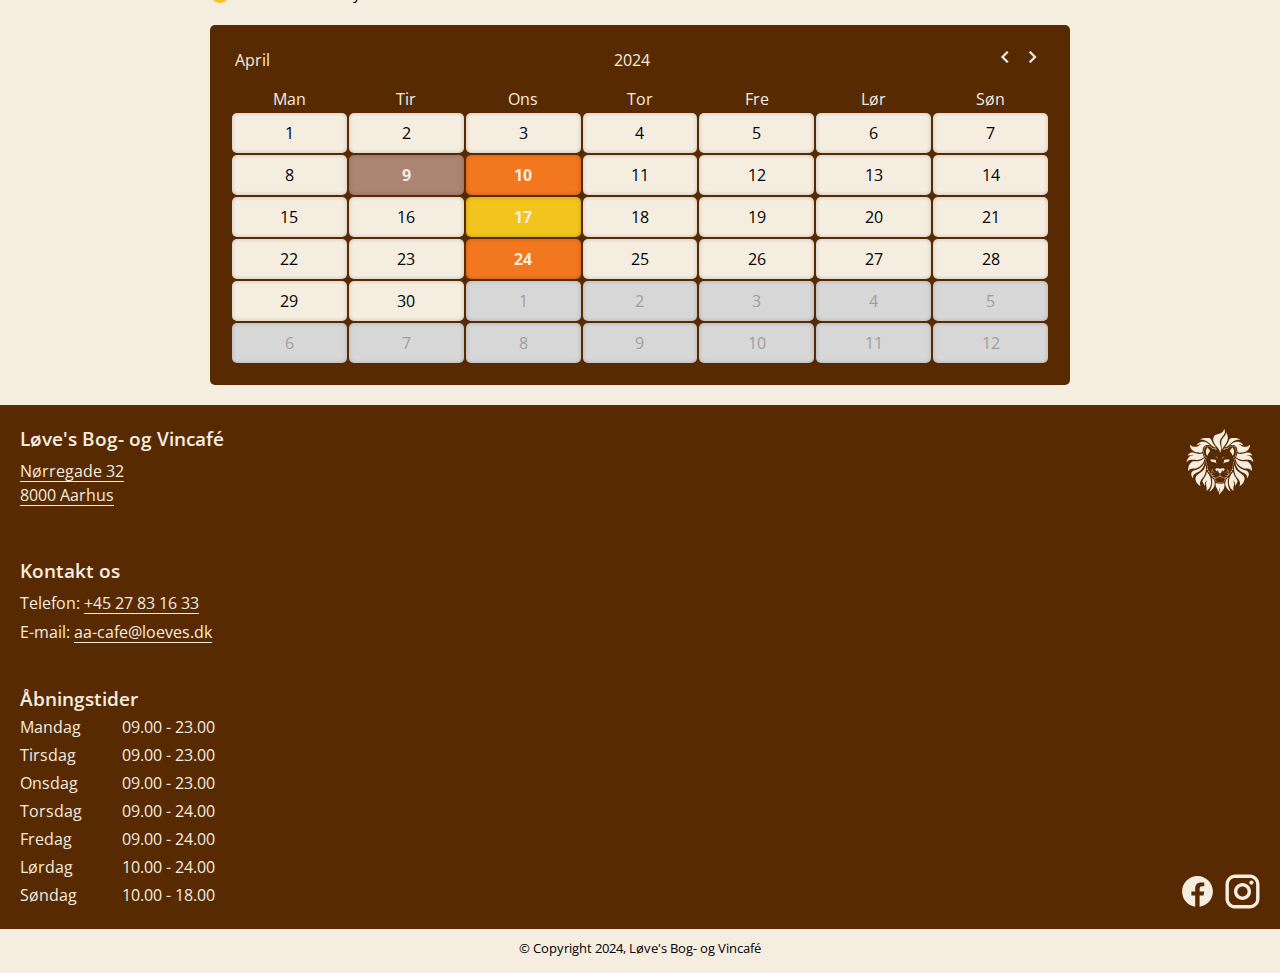
==== commit f7f1d09e: "Updated: arrangmenter" ====
--- a/arrangementer.html
+++ b/arrangementer.html
@@ -63,7 +63,7 @@
           src="/assets/icons/menu_FILL0_wght400_GRAD0_opsz48.svg"
           alt="Menu ikon"/>
         </div>
-        <div class="sidebar">
+        <aside class="sidebar">
           <ul>
             <li><img id="hideSidebar" src="/assets/icons/close_FILL0_wght400_GRAD0_opsz48.svg" alt="Luk menu ikon"></li>
             <li><a href="/">Forside</a></li>
@@ -73,7 +73,7 @@
             <li><a href="menu.html">Menu</a></li>
             <li><a href="#">Om os</a></li>
           </ul>
-        </div>
+        </as>
       </nav>
     </header>
     <main>
@@ -81,34 +81,38 @@
         <div class="teaser">
           <picture> <img src="assets/images/arrangementer-teaser.webp" alt="Event fra Løve's Bog- og Vincafé"> </picture>
           <h1 class="title-to-teaser">Arrangementer</h2>
-
         </div>
       </section>
 <!-- Here starts the returning events section -->
-      <section>
-        <h2>Faste arrangementer</h2>
-        <section>
-          <h3>Løve's BogKlub</h3>
+      <section class="activities">
+        <article id="activities-1" class="activities-item">
+          <h2>Løve's BogKlub</h2>
+          <img src="assets/images/loeves-bogklub.webp" alt="løve's bogklub">
           <p>Løve's Bogklub er et uforpligtende forum, hvor vi mødes den 2. tirsdag i hver måned klokken 19 og snakker om en udvalgt bog. Formålet er at samles om litteratur og vende nogle af de tanker, bøger skaber under og efter læsningen.</p>
           <p>Valget af bøger foretages i fællesskab og kan købes i bogcafeen. Du kan tilmelde dig til Bogklubben ved at skrive en mail til aa-cafe@loeves.dk med dit navn og e-mailadresse eller komme ned i Bogcaféen og blive skrevet op. Og som sagt er det ganske uforpligtende at være med. Du kan bare troppe op til de møder, du syntes lyder interessante.</p>
-        </section>
-        <section>
-          <h3>Y Aarhus Poetry Club</h3>
+          <a href="#calender" role="button" class="btn">9. April</a>
+        </article>
+        <article id="activities-2" class="activities-item">
+          <h2>Y Aarhus Poetry Club</h2>
+          <img src="assets/images/aaben-poetisk-scene.webp" alt="åben poetisk scene">
           <p>Y Aarhus Poetry Club er en klub for poeter, musikere, historiefortællere, dansere og mange andre poetiske folk.</p>
           <p>Den 3. onsdag i måneden kl. 19:30 gæster Y Aarhus Poetry Club Løve's, så kig forbi og læs dine digte op!</p>
           <p>Kunstnere, musikanter, poeter og danserinder kommer langvejs fra for at optræde på vores scene, men der er også plads til dig!</p>
-        </section>
-        <section>
-          <h3>Åben Poetisk Scene</h3>
+          <a href="#calender" role="button" class="btn">10. April</a>
+          <a href="#calender" role="button" class="btn">24. April</a>
+        </article>
+        <article id="activities-3" class="activities-item">
+          <h2>Åben Poetisk Scene</h2>
+          <img src="assets/images/y-aarhus-poetry-club.webp" alt="Y aarhus poetry club">
           <p>Åben Poetisk Scene er som navnet antyder en åben scene, hvor kreative ordgøglere, kvistværelsespoeter - eller kort sagt: skrivende af alle slags! - kan komme og prøve deres ting af, få dem ud over scenen, op fra skrivebordsskuffen og fremført for et publikum. Og nysgerrige kan komme og få sig en god oplevelse som publikum.</p>
           <p>Åben Poetisk Scene arrangeres af Poetklub Århus og har kørt i mange år forskellige steder i Århus, men har nu fundet et fast sted i Løve's Bog- og Vincafé, der i forvejen står for flere litterære og kulturelle arrangementer; det samme gør Poetklub Århus jo - så på den måde er det et godt match.</p>
           <p>Arrangementet afholdes d. 2. og 4. onsdag i hver måned fra kl. 19.30-21.30, hvorefter baren fortsætter til midnat.</p>
-        </section>
-
-      </section>
-
+          <a href="#calender" role="button" class="btn">17. April</a>
+
+        </article>
+      </section>
 <!-- Here starts the calendar section -->
-      <section class="activities">
+      <section >
       </section>
       <section id="calender" class="calender">
         <ul>
--- a/assets/css/style.css
+++ b/assets/css/style.css
@@ -289,17 +289,17 @@
   z-index: 1;
 }
 
-#site-intro {
+.site-intro {
   padding: 20px;
   display: flex;
-}
-
-#site-intro h1 {
+  justify-content: space-between;
+}
+
+.site-intro h1 {
   font-size: 1.2rem;
   font-weight: 600;
 }
-
-#site-intro img {
+.site-intro img {
   height: 100px;
   width: 100px;
   float: right;
@@ -330,7 +330,7 @@
   position: relative;
   display: flex;
   justify-content: center;
-  height: 300px;
+  max-height: 300px;
 }
 
 .teaser::after {
@@ -345,6 +345,14 @@
   /* Sørger for, at overlayet ligger over billedet */
   z-index: 2;
 }
+.in-text-link {
+  color: var(--accent-1-color);
+  text-decoration: none;
+}
+.in-text-link:hover {
+  color: var(--primary-text-color);
+  text-decoration: underline;
+}
 .teaser picture {
   width: 100%;
 }
@@ -459,6 +467,50 @@
 
 /* ===================================MARK: Main tag, arrangementer ======================================= */
 
+.activities-item {
+  padding: 20px;
+}
+.activities-item:nth-of-type(even) {
+  background-color: rgba(255, 255, 255, 0.5);
+}
+.activities-item h2 {
+  padding: 20px 0;
+}
+.activities-item img {
+  float: right;
+  max-height: 250px;
+  max-width: 200px;
+  margin-left: 1rem;
+}
+.activities .btn {
+  font-size: 1rem;
+}
+#activities-1 .btn {
+  background-color: #ab8473;
+}
+#activities-1 .btn:hover,
+#activities-1 .btn:focus {
+  background-color: var(--accent-2-color);
+  border-color: #ab8473;
+  color: #ab8473;
+}
+#activities-2 .btn {
+  background-color: #f2771e;
+}
+#activities-2 .btn:hover {
+  background-color: var(--accent-2-color);
+  border-color: #f2771e;
+  color: #f2771e;
+}
+#activities-3 .btn {
+  background-color: #f2c41e;
+}
+#activities-3 .btn:hover {
+  background-color: var(--accent-2-color);
+  border-color: #f2c41e;
+  color: #f2c41e;
+}
+
 .calender {
   padding: 20px;
   display: grid;
@@ -525,6 +577,16 @@
   text-align: center;
   box-shadow: inset 0px 0px 4px rgba(0, 0, 0, 0.2);
 }
+.calender-table td[class]:not(.next-month):active {
+  border: 2px solid var(--accent-2-color);
+}
+.calender-table td.active {
+  border: 2px solid var(--accent-2-color);
+}
+.calender-table .next-month {
+  background-color: #d7d7d7;
+  color: #9e9e9e;
+}
 
 /* ===================================MARK: Main tag, menu ======================================= */
 
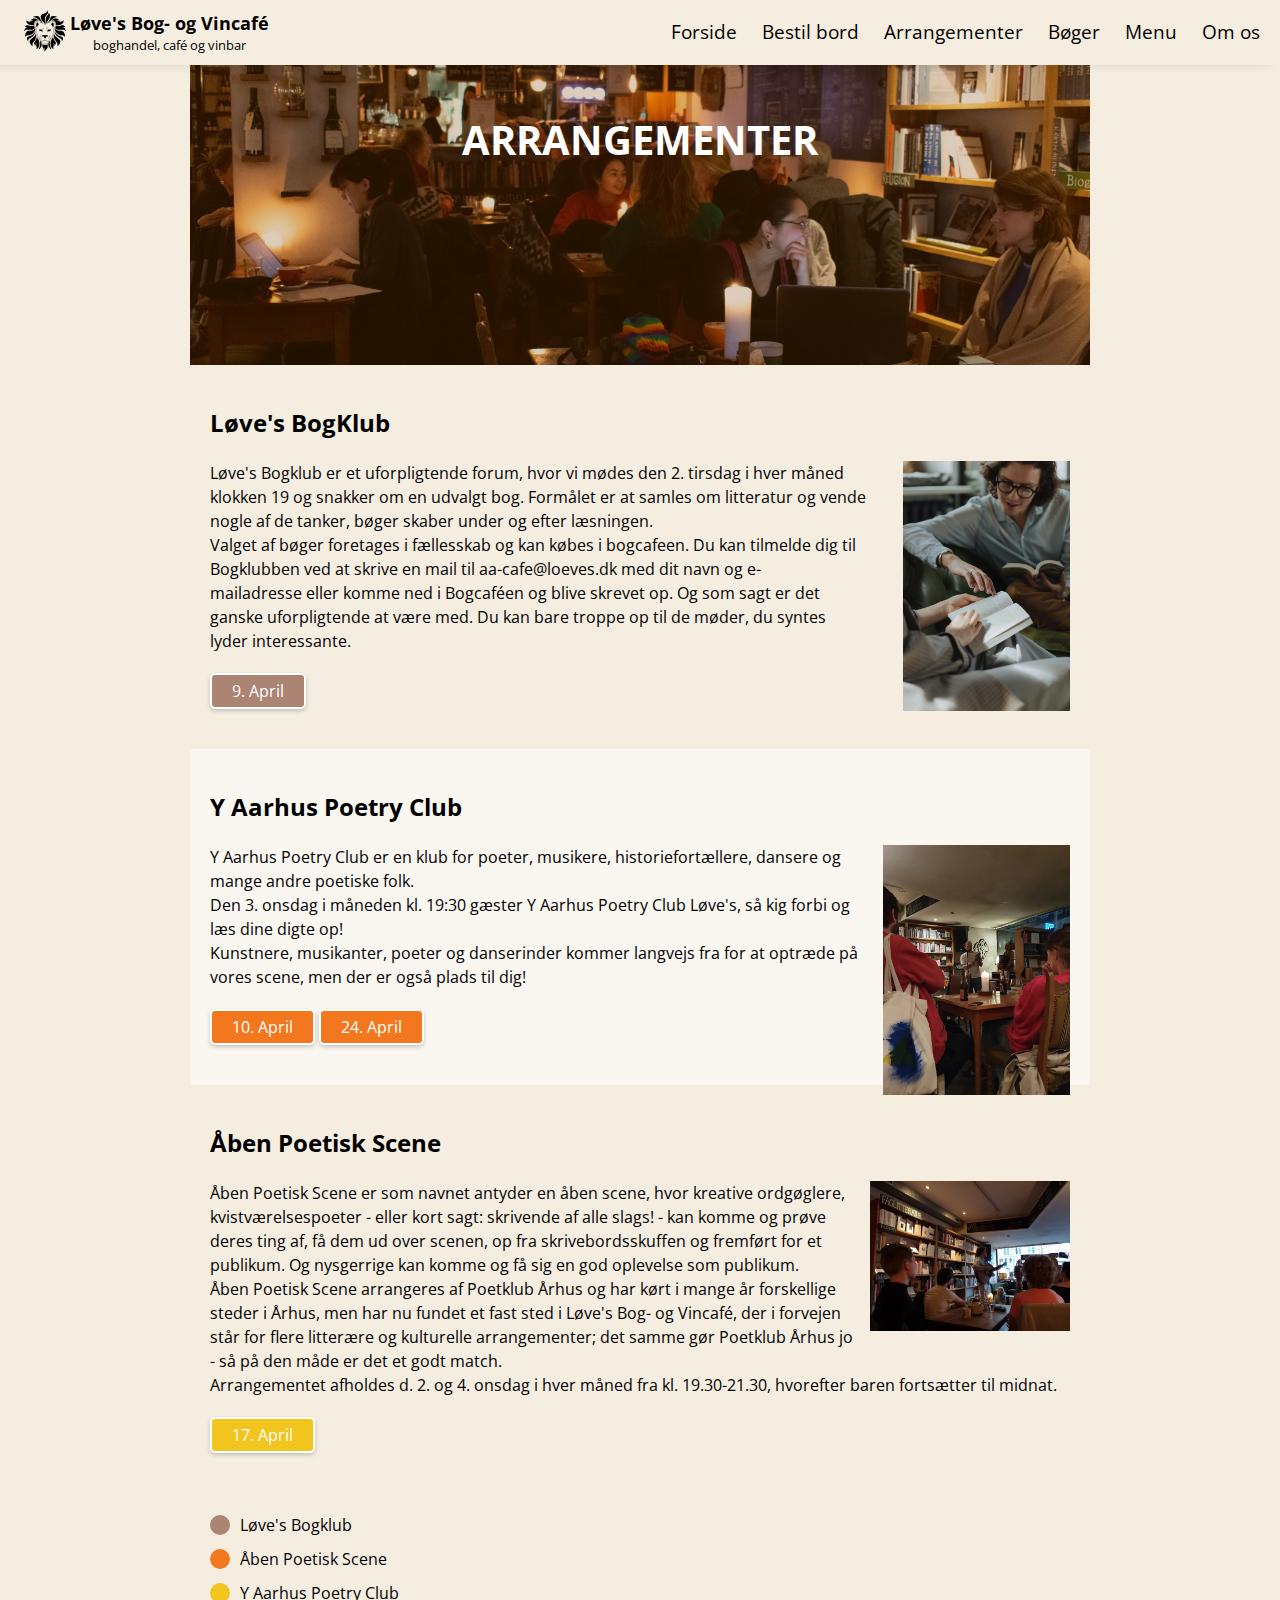
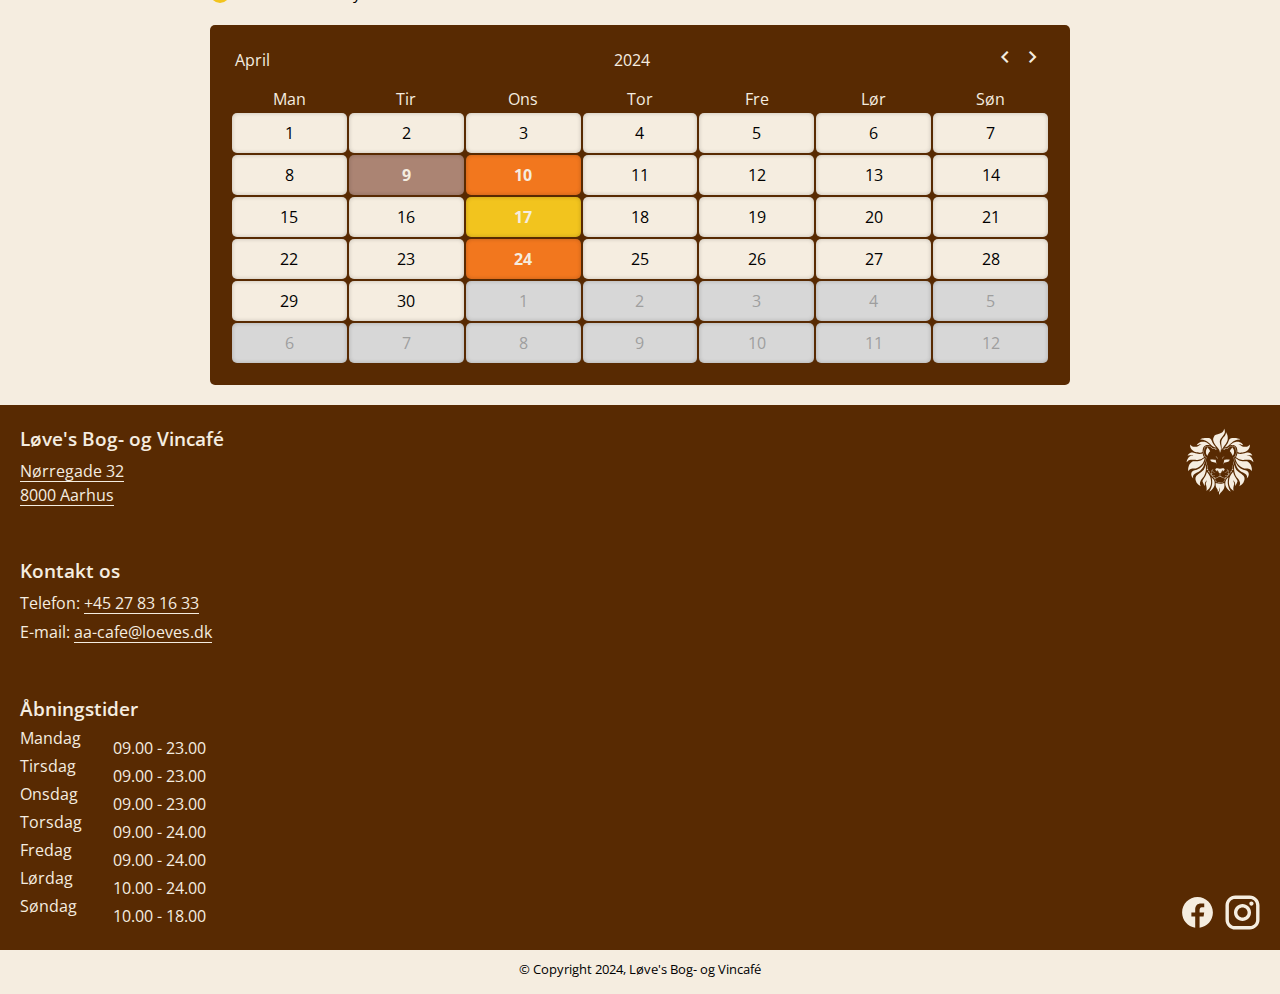
==== commit b3a5d57d: "Fixed Errors" ====
--- a/arrangementer.html
+++ b/arrangementer.html
@@ -10,7 +10,6 @@
       href="assets/icons/favicon-io/favicon.ico"
       type="image/x-icon"
     />
-
     <!-- Primary Meta Tags -->
     <title>Løve's Bog- og Vincafé | Arrangementer</title>
     <meta name="title" content="Løve's Bog- og Vincafé | Arrangementer" />
@@ -23,8 +22,10 @@
       content="Copyright loeves.dk Materialet må ikke gengives uden tilladelse."
     />
     <meta name="publisher" content="loeves.dk" />
-    <meta name="keywords" content="" />
-
+    <meta
+      name="keywords"
+      content="café i Aarhus,hyggelig café,hyggelig atmosfære,afslappende miljø,bogcafé,bogudvalg,bøger,bogelskere,bogklub,boghandel,læseoplevelser,vincafé,vinudvalg,vinelskere,studieområde,arrangementer i Aarhus,arrangermenter,kulturoplevelser"
+    />
     <!-- Fonts -->
     <link rel="preconnect" href="https://fonts.googleapis.com" />
     <link rel="preconnect" href="https://fonts.gstatic.com" crossorigin />
@@ -38,7 +39,10 @@
     />
 
     <!-- Icons -->
-    <link rel="stylesheet" href="https://fonts.googleapis.com/css2?family=Material+Symbols+Outlined:opsz,wght,FILL,GRAD@48,400,0,0" />
+    <link
+      rel="stylesheet"
+      href="https://fonts.googleapis.com/css2?family=Material+Symbols+Outlined:opsz,wght,FILL,GRAD@48,400,0,0"
+    />
     <!-- robots -->
     <meta name="robots" content="follow, noarchive, nosnippet" />
     <!-- stylesheet -->
@@ -49,23 +53,29 @@
       <nav class="navigation">
         <div>
           <a href="/"
-            ><img
-              src="/assets/icons/loeve-logo-black.svg"
-              alt="Løve's Logo"
+            ><img src="/assets/icons/loeve-logo-black.svg" alt="Løve's Logo"
           /></a>
         </div>
         <div>
           <span>Løve's Bog- og Vincafé</span>
-          <span>boghandel, café og vinbar</s>
+          <span>boghandel, café og vinbar</span>
         </div>
         <div>
-          <img id="showSidebar"
-          src="/assets/icons/menu_FILL0_wght400_GRAD0_opsz48.svg"
-          alt="Menu ikon"/>
+          <img
+            id="showSidebar"
+            src="/assets/icons/menu_FILL0_wght400_GRAD0_opsz48.svg"
+            alt="Menu ikon"
+          />
         </div>
         <aside class="sidebar">
           <ul>
-            <li><img id="hideSidebar" src="/assets/icons/close_FILL0_wght400_GRAD0_opsz48.svg" alt="Luk menu ikon"></li>
+            <li>
+              <img
+                id="hideSidebar"
+                src="/assets/icons/close_FILL0_wght400_GRAD0_opsz48.svg"
+                alt="Luk menu ikon"
+              />
+            </li>
             <li><a href="/">Forside</a></li>
             <li><a href="#">Bestil bord</a></li>
             <li><a href="arrangementer.html">Arrangementer</a></li>
@@ -73,52 +83,106 @@
             <li><a href="menu.html">Menu</a></li>
             <li><a href="#">Om os</a></li>
           </ul>
-        </as>
+        </aside>
       </nav>
     </header>
     <main>
       <section class="primary-image">
         <div class="teaser">
-          <picture> <img src="assets/images/arrangementer-teaser.webp" alt="Event fra Løve's Bog- og Vincafé"> </picture>
-          <h1 class="title-to-teaser">Arrangementer</h2>
+          <picture>
+            <img
+              src="assets/images/arrangementer-teaser.webp"
+              alt="Event fra Løve's Bog- og Vincafé"
+            />
+          </picture>
+          <h1 class="title-to-teaser">Arrangementer</h1>
         </div>
       </section>
-<!-- Here starts the returning events section -->
+      <!-- Here starts the returning events section -->
       <section class="activities">
         <article id="activities-1" class="activities-item">
           <h2>Løve's BogKlub</h2>
-          <img src="assets/images/loeves-bogklub.webp" alt="løve's bogklub">
-          <p>Løve's Bogklub er et uforpligtende forum, hvor vi mødes den 2. tirsdag i hver måned klokken 19 og snakker om en udvalgt bog. Formålet er at samles om litteratur og vende nogle af de tanker, bøger skaber under og efter læsningen.</p>
-          <p>Valget af bøger foretages i fællesskab og kan købes i bogcafeen. Du kan tilmelde dig til Bogklubben ved at skrive en mail til aa-cafe@loeves.dk med dit navn og e-mailadresse eller komme ned i Bogcaféen og blive skrevet op. Og som sagt er det ganske uforpligtende at være med. Du kan bare troppe op til de møder, du syntes lyder interessante.</p>
+          <img src="assets/images/loeves-bogklub.webp" alt="løve's bogklub" />
+          <p>
+            Løve's Bogklub er et uforpligtende forum, hvor vi mødes den 2.
+            tirsdag i hver måned klokken 19 og snakker om en udvalgt bog.
+            Formålet er at samles om litteratur og vende nogle af de tanker,
+            bøger skaber under og efter læsningen.
+          </p>
+          <p>
+            Valget af bøger foretages i fællesskab og kan købes i bogcafeen. Du
+            kan tilmelde dig til Bogklubben ved at skrive en mail til
+            aa-cafe@loeves.dk med dit navn og e-mailadresse eller komme ned i
+            Bogcaféen og blive skrevet op. Og som sagt er det ganske
+            uforpligtende at være med. Du kan bare troppe op til de møder, du
+            syntes lyder interessante.
+          </p>
           <a href="#calender" role="button" class="btn">9. April</a>
         </article>
         <article id="activities-2" class="activities-item">
           <h2>Y Aarhus Poetry Club</h2>
-          <img src="assets/images/aaben-poetisk-scene.webp" alt="åben poetisk scene">
-          <p>Y Aarhus Poetry Club er en klub for poeter, musikere, historiefortællere, dansere og mange andre poetiske folk.</p>
-          <p>Den 3. onsdag i måneden kl. 19:30 gæster Y Aarhus Poetry Club Løve's, så kig forbi og læs dine digte op!</p>
-          <p>Kunstnere, musikanter, poeter og danserinder kommer langvejs fra for at optræde på vores scene, men der er også plads til dig!</p>
+          <img
+            src="assets/images/aaben-poetisk-scene.webp"
+            alt="åben poetisk scene"
+          />
+          <p>
+            Y Aarhus Poetry Club er en klub for poeter, musikere,
+            historiefortællere, dansere og mange andre poetiske folk.
+          </p>
+          <p>
+            Den 3. onsdag i måneden kl. 19:30 gæster Y Aarhus Poetry Club
+            Løve's, så kig forbi og læs dine digte op!
+          </p>
+          <p>
+            Kunstnere, musikanter, poeter og danserinder kommer langvejs fra for
+            at optræde på vores scene, men der er også plads til dig!
+          </p>
           <a href="#calender" role="button" class="btn">10. April</a>
           <a href="#calender" role="button" class="btn">24. April</a>
         </article>
         <article id="activities-3" class="activities-item">
           <h2>Åben Poetisk Scene</h2>
-          <img src="assets/images/y-aarhus-poetry-club.webp" alt="Y aarhus poetry club">
-          <p>Åben Poetisk Scene er som navnet antyder en åben scene, hvor kreative ordgøglere, kvistværelsespoeter - eller kort sagt: skrivende af alle slags! - kan komme og prøve deres ting af, få dem ud over scenen, op fra skrivebordsskuffen og fremført for et publikum. Og nysgerrige kan komme og få sig en god oplevelse som publikum.</p>
-          <p>Åben Poetisk Scene arrangeres af Poetklub Århus og har kørt i mange år forskellige steder i Århus, men har nu fundet et fast sted i Løve's Bog- og Vincafé, der i forvejen står for flere litterære og kulturelle arrangementer; det samme gør Poetklub Århus jo - så på den måde er det et godt match.</p>
-          <p>Arrangementet afholdes d. 2. og 4. onsdag i hver måned fra kl. 19.30-21.30, hvorefter baren fortsætter til midnat.</p>
+          <img
+            src="assets/images/y-aarhus-poetry-club.webp"
+            alt="Y aarhus poetry club"
+          />
+          <p>
+            Åben Poetisk Scene er som navnet antyder en åben scene, hvor
+            kreative ordgøglere, kvistværelsespoeter - eller kort sagt:
+            skrivende af alle slags! - kan komme og prøve deres ting af, få dem
+            ud over scenen, op fra skrivebordsskuffen og fremført for et
+            publikum. Og nysgerrige kan komme og få sig en god oplevelse som
+            publikum.
+          </p>
+          <p>
+            Åben Poetisk Scene arrangeres af Poetklub Århus og har kørt i mange
+            år forskellige steder i Århus, men har nu fundet et fast sted i
+            Løve's Bog- og Vincafé, der i forvejen står for flere litterære og
+            kulturelle arrangementer; det samme gør Poetklub Århus jo - så på
+            den måde er det et godt match.
+          </p>
+          <p>
+            Arrangementet afholdes d. 2. og 4. onsdag i hver måned fra kl.
+            19.30-21.30, hvorefter baren fortsætter til midnat.
+          </p>
           <a href="#calender" role="button" class="btn">17. April</a>
-
         </article>
       </section>
-<!-- Here starts the calendar section -->
-      <section >
-      </section>
+      <!-- Here starts the calendar section -->
+      <section></section>
       <section id="calender" class="calender">
         <ul>
-          <li><span class="dot"></span><a href="#activities-1">Løve's Bogklub</a></li>
-          <li><span class="dot"></span><a href="#activities-2">Åben Poetisk Scene</a></li>
-          <li><span class="dot"></span><a href="#activities-3">Y Aarhus Poetry Club</a></li>
+          <li>
+            <span class="dot"></span><a href="#activities-1">Løve's Bogklub</a>
+          </li>
+          <li>
+            <span class="dot"></span
+            ><a href="#activities-2">Åben Poetisk Scene</a>
+          </li>
+          <li>
+            <span class="dot"></span
+            ><a href="#activities-3">Y Aarhus Poetry Club</a>
+          </li>
         </ul>
         <div class="calender-wrapper">
           <div class="calender-navigation">
@@ -206,7 +270,9 @@
         <div>
           <section class="location">
             <h3>Løve's Bog- og Vincafé</h3>
-            <a href="https://maps.google.com/maps?sca_esv=c4c2e7b7e13ba40b&rlz=1C1KNTJ_daDK990DK990&output=search&q=L%C3%B8ve%E2%80%99s+Bog-+og+Vincaf%C3%A9&source=lnms&entry=mc&ved=1t:200715&ictx=111">
+            <a
+              href="https://maps.google.com/maps?sca_esv=c4c2e7b7e13ba40b&rlz=1C1KNTJ_daDK990DK990&output=search&q=L%C3%B8ve%E2%80%99s+Bog-+og+Vincaf%C3%A9&source=lnms&entry=mc&ved=1t:200715&ictx=111"
+            >
               <span>Nørregade 32</span>
               <span>8000 Aarhus</span>
             </a>
@@ -214,7 +280,10 @@
           <section class="contact">
             <h3>Kontakt os</h3>
             <span>Telefon: <a href="tel:27831633">+45 27 83 16 33</a></span>
-            <span>E-mail: <a href="mailto:aa-cafe@loeves.dk">aa-cafe@loeves.dk</a></span>
+            <span
+              >E-mail:
+              <a href="mailto:aa-cafe@loeves.dk">aa-cafe@loeves.dk</a></span
+            >
           </section>
           <section class="opening-hours">
             <h3>Åbningstider</h3>
@@ -237,10 +306,25 @@
           </section>
         </div>
         <section class="footer-social">
-          <a href="/"><img src="assets/icons/loeve-logo-off-white.svg" alt="løve's logo" class="footer-logo"></a>
+          <a href="/"
+            ><img
+              src="assets/icons/loeve-logo-off-white.svg"
+              alt="løve's logo"
+              class="footer-logo"
+          /></a>
           <ul>
-            <li><a href="https://www.facebook.com/loevesbogcafe/" class="facebook"><img src="assets/icons/socials/facebook-logo.svg" alt=""></a></li>
-            <li><a href="https://www.instagram.com/loevesbogcafe/" class="instagram"><img src="assets/icons/socials/instagram-logo.svg" alt=""></a></li>
+            <li>
+              <a href="https://www.facebook.com/loevesbogcafe/" class="facebook"
+                ><img src="assets/icons/socials/facebook-logo.svg" alt=""
+              /></a>
+            </li>
+            <li>
+              <a
+                href="https://www.instagram.com/loevesbogcafe/"
+                class="instagram"
+                ><img src="assets/icons/socials/instagram-logo.svg" alt=""
+              /></a>
+            </li>
           </ul>
         </section>
       </div>
--- a/assets/css/style.css
+++ b/assets/css/style.css
@@ -35,7 +35,7 @@
   max-width: 100%;
 }
 
-/* For images to not be able to exceed their container */
+/*For images to not be able to exceed their container */
 img {
   max-inline-size: 100%;
   max-block-size: 100%;
@@ -77,7 +77,6 @@
 h5,
 h6 {
   overflow-wrap: break-word;
-  text-wrap: balanced;
 }
 
 /* Removes a only word on a new line */
@@ -340,9 +339,9 @@
   left: 0;
   width: 100%;
   height: 100%;
-  /* Her kan vi justere den brune farve og gennemsigtigheden */
+  /* we can adjust the brown color and the transparency here*/
   background-color: rgba(128, 64, 0, 0.267);
-  /* Sørger for, at overlayet ligger over billedet */
+  /*Ensures that the overlay is over the image*/
   z-index: 2;
 }
 .in-text-link {
@@ -367,7 +366,7 @@
   position: absolute;
   top: 60%;
   right: 10%;
-  /*sørger for at sticker ligger øverst på øverst på det brune filter */
+  /*ensures that the sticker is at the top of the brown filter*/
   z-index: 3;
 }
 
@@ -378,7 +377,7 @@
   font-size: 2.5rem;
   font-weight: 700;
   text-transform: uppercase;
-  /* Sørger for, at titlen ligger øverst */
+  /* Ensures that the title sits on the top of the filter */
   z-index: 3;
 }
 
@@ -597,6 +596,15 @@
   gap: 40px;
   text-align: center;
 }
+.primary-menu-heading {
+  display: flex;
+  flex-direction: column;
+  align-items: center;
+}
+.primary-menu-heading img {
+  max-height: 50px;
+  max-width: 400px;
+}
 .primary-menu-heading h2 {
   margin-bottom: 30px;
   font-family: "Oswald", sans-serif;
@@ -669,8 +677,12 @@
   align-items: flex-start;
 }
 
+footer .opening-hours h3 {
+  line-height: 30px;
+}
+
 footer .opening-hours li {
-  padding: 5px 1.5rem 5px 1;
+  padding: 0 1.5rem 5px 0;
   border-bottom: none;
 }
 
